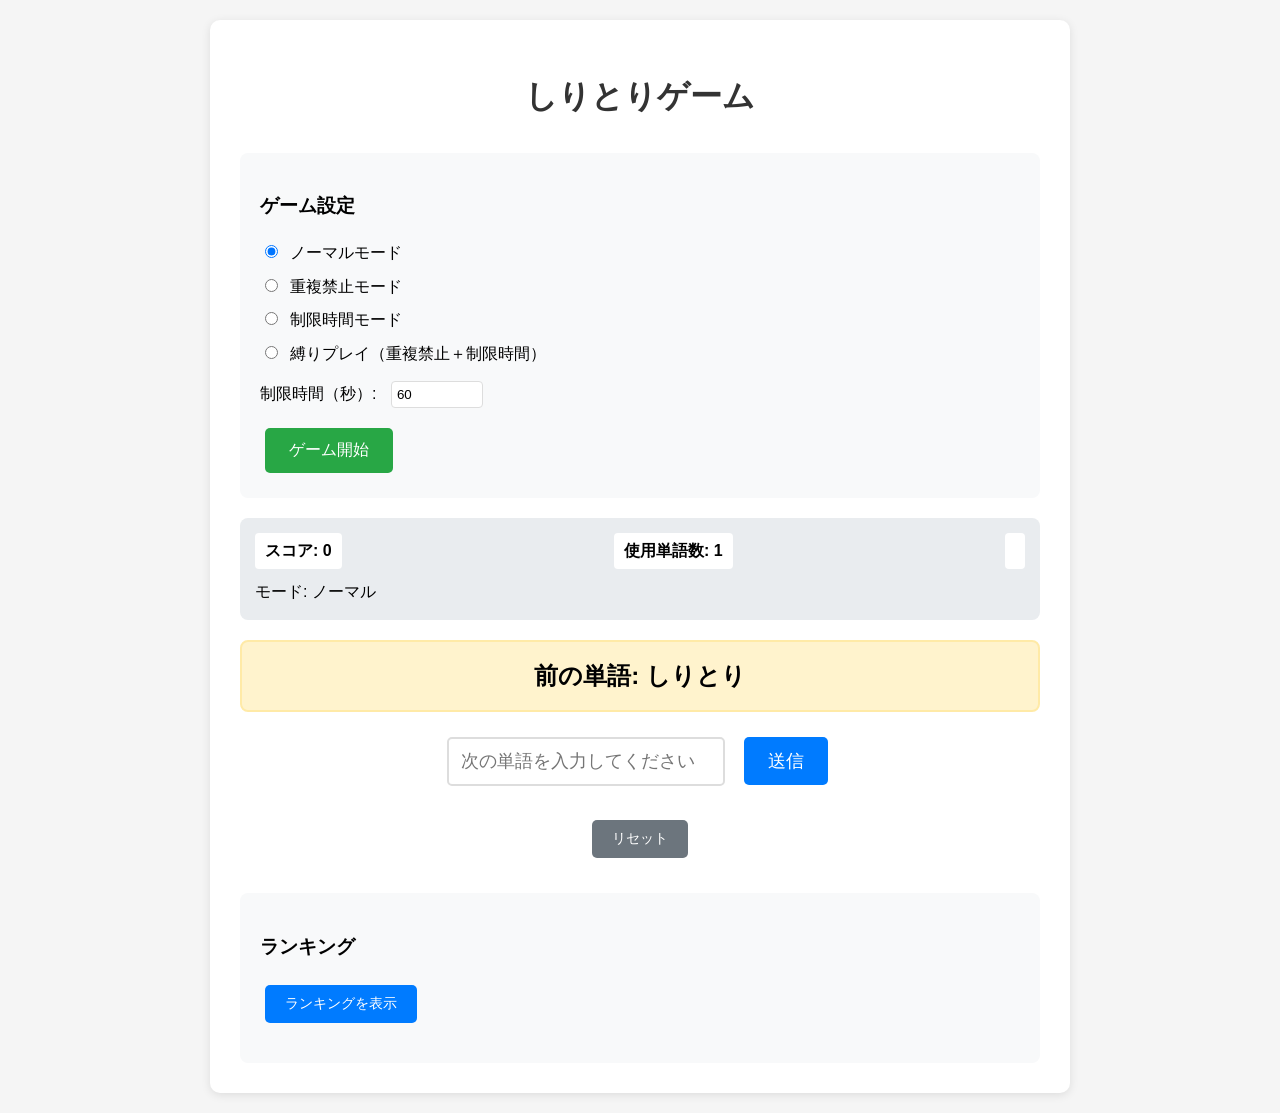
==== answer/public/index.html @ ad889f34 "answerに資料を移行" ====
<!DOCTYPE html>
<html lang="ja">

<head>
  <!-- headタグの中にはメタデータ等を記載する -->
  <meta charset="UTF-8">
  <meta name="viewport" content="width=device-width, initial-scale=1.0">
  <title>しりとりゲーム</title>
  <link rel="stylesheet" href="styles.css">
</head>

<body>
  <!-- bodyタグの中には実際に表示するものなどを書く -->
  <div class="container">
    <h1>しりとりゲーム</h1>
    
    <!-- ゲーム設定エリア -->
    <div id="gameSettings" class="settings">
      <h3>ゲーム設定</h3>
      <div class="mode-selection">
        <label>
          <input type="radio" name="gameMode" value="normal" checked> ノーマルモード
        </label>
        <label>
          <input type="radio" name="gameMode" value="no-duplicate"> 重複禁止モード
        </label>
        <label>
          <input type="radio" name="gameMode" value="time-limit"> 制限時間モード
        </label>
        <label>
          <input type="radio" name="gameMode" value="both"> 縛りプレイ（重複禁止＋制限時間）
        </label>
      </div>
      <div class="time-setting">
        <label for="timeLimit">制限時間（秒）:</label>
        <input type="number" id="timeLimit" value="60" min="10" max="300">
      </div>
      <button id="startGameButton">ゲーム開始</button>
    </div>

    <!-- ゲーム情報表示エリア -->
    <div id="gameInfo" class="game-info">
      <div class="info-row">
        <span id="score">スコア: 0</span>
        <span id="usedWordsCount">使用単語数: 1</span>
        <span id="timer"></span>
      </div>
      <div id="currentMode">モード: ノーマル</div>
    </div>

    <!-- ゲームプレイエリア -->
    <div id="gameArea" class="game-area">
      <!-- 現在の単語を表示する場所 -->
      <p id="previousWord">前の単語: しりとり</p>
      <!-- 次の文字を入力するフォーム -->
      <div class="input-area">
        <input id="nextWordInput" type="text" placeholder="次の単語を入力してください" />
        <button id="nextWordSendButton">送信</button>
      </div>
      <button id="resetButton">リセット</button>
    </div>

    <!-- ランキング表示エリア -->
    <div id="rankingArea" class="ranking">
      <h3>ランキング</h3>
      <button id="showRankingButton">ランキングを表示</button>
      <div id="rankingList"></div>
    </div>

    <!-- ゲーム終了ダイアログ -->
    <div id="gameOverDialog" class="dialog" style="display: none;">
      <div class="dialog-content">
        <h3>ゲーム終了</h3>
        <p id="gameOverMessage"></p>
        <p id="finalScoreDisplay"></p>
        <input type="text" id="playerNameInput" placeholder="お名前を入力してください" maxlength="20">
        <div class="dialog-buttons">
          <button id="saveScoreButton">スコアを保存</button>
          <button id="newGameButton">新しいゲーム</button>
        </div>
      </div>
    </div>
  </div>

  <!-- JavaScriptを実行 -->
  <script type="module" src="main.js"></script>
</body>

</html>
---- answer/public/styles.css ----
/* 基本スタイル */
body {
    font-family: 'Hiragino Sans', 'ヒラギノ角ゴシック', 'Yu Gothic', '游ゴシック', sans-serif;
    line-height: 1.6;
    margin: 0;
    padding: 20px;
    background-color: #f5f5f5;
}

.container {
    max-width: 800px;
    margin: 0 auto;
    background: white;
    padding: 30px;
    border-radius: 10px;
    box-shadow: 0 2px 10px rgba(0,0,0,0.1);
}

h1 {
    text-align: center;
    color: #333;
    margin-bottom: 30px;
}

/* ゲーム設定エリア */
.settings {
    background: #f8f9fa;
    padding: 20px;
    border-radius: 8px;
    margin-bottom: 20px;
}

.mode-selection {
    margin: 15px 0;
}

.mode-selection label {
    display: block;
    margin: 8px 0;
    cursor: pointer;
}

.mode-selection input[type="radio"] {
    margin-right: 8px;
}

.time-setting {
    margin: 15px 0;
}

.time-setting label {
    display: inline-block;
    margin-right: 10px;
}

.time-setting input {
    width: 80px;
    padding: 5px;
    border: 1px solid #ddd;
    border-radius: 4px;
}

/* ボタンスタイル */
button {
    background: #007bff;
    color: white;
    border: none;
    padding: 10px 20px;
    border-radius: 5px;
    cursor: pointer;
    font-size: 14px;
    margin: 5px;
    transition: background-color 0.3s;
}

button:hover {
    background: #0056b3;
}

button:disabled {
    background: #6c757d;
    cursor: not-allowed;
}

#startGameButton {
    background: #28a745;
    font-size: 16px;
    padding: 12px 24px;
}

#startGameButton:hover {
    background: #1e7e34;
}

/* ゲーム情報表示 */
.game-info {
    background: #e9ecef;
    padding: 15px;
    border-radius: 8px;
    margin-bottom: 20px;
}

.info-row {
    display: flex;
    justify-content: space-between;
    margin-bottom: 10px;
}

.info-row span {
    font-weight: bold;
    padding: 5px 10px;
    background: white;
    border-radius: 4px;
}

#timer {
    color: #dc3545;
}

/* ゲームプレイエリア */
.game-area {
    text-align: center;
    margin-bottom: 30px;
}

#previousWord {
    font-size: 24px;
    font-weight: bold;
    margin: 20px 0;
    padding: 15px;
    background: #fff3cd;
    border: 2px solid #ffeaa7;
    border-radius: 8px;
}

.input-area {
    margin: 20px 0;
}

#nextWordInput {
    padding: 12px;
    font-size: 18px;
    border: 2px solid #ddd;
    border-radius: 5px;
    width: 250px;
    margin-right: 10px;
}

#nextWordInput:focus {
    outline: none;
    border-color: #007bff;
}

#nextWordSendButton {
    background: #007bff;
    font-size: 18px;
    padding: 12px 24px;
}

#resetButton {
    background: #6c757d;
    margin-top: 10px;
}

/* ランキングエリア */
.ranking {
    background: #f8f9fa;
    padding: 20px;
    border-radius: 8px;
}

#rankingList {
    margin-top: 15px;
}

.ranking-item {
    display: flex;
    justify-content: space-between;
    align-items: center;
    padding: 10px;
    margin: 5px 0;
    background: white;
    border-radius: 5px;
    box-shadow: 0 1px 3px rgba(0,0,0,0.1);
}

.ranking-rank {
    font-weight: bold;
    font-size: 18px;
    color: #007bff;
    min-width: 30px;
}

.ranking-name {
    flex-grow: 1;
    margin-left: 15px;
    font-weight: bold;
}

.ranking-details {
    font-size: 14px;
    color: #666;
    text-align: right;
}

/* ダイアログ */
.dialog {
    position: fixed;
    top: 0;
    left: 0;
    width: 100%;
    height: 100%;
    background: rgba(0,0,0,0.5);
    display: flex;
    justify-content: center;
    align-items: center;
    z-index: 1000;
}

.dialog-content {
    background: white;
    padding: 30px;
    border-radius: 10px;
    max-width: 400px;
    width: 90%;
    text-align: center;
}

.dialog-content h3 {
    margin-top: 0;
    color: #333;
}

#playerNameInput {
    width: 100%;
    padding: 10px;
    margin: 15px 0;
    border: 1px solid #ddd;
    border-radius: 5px;
    font-size: 16px;
}

.dialog-buttons {
    margin-top: 20px;
}

.dialog-buttons button {
    margin: 0 10px;
}
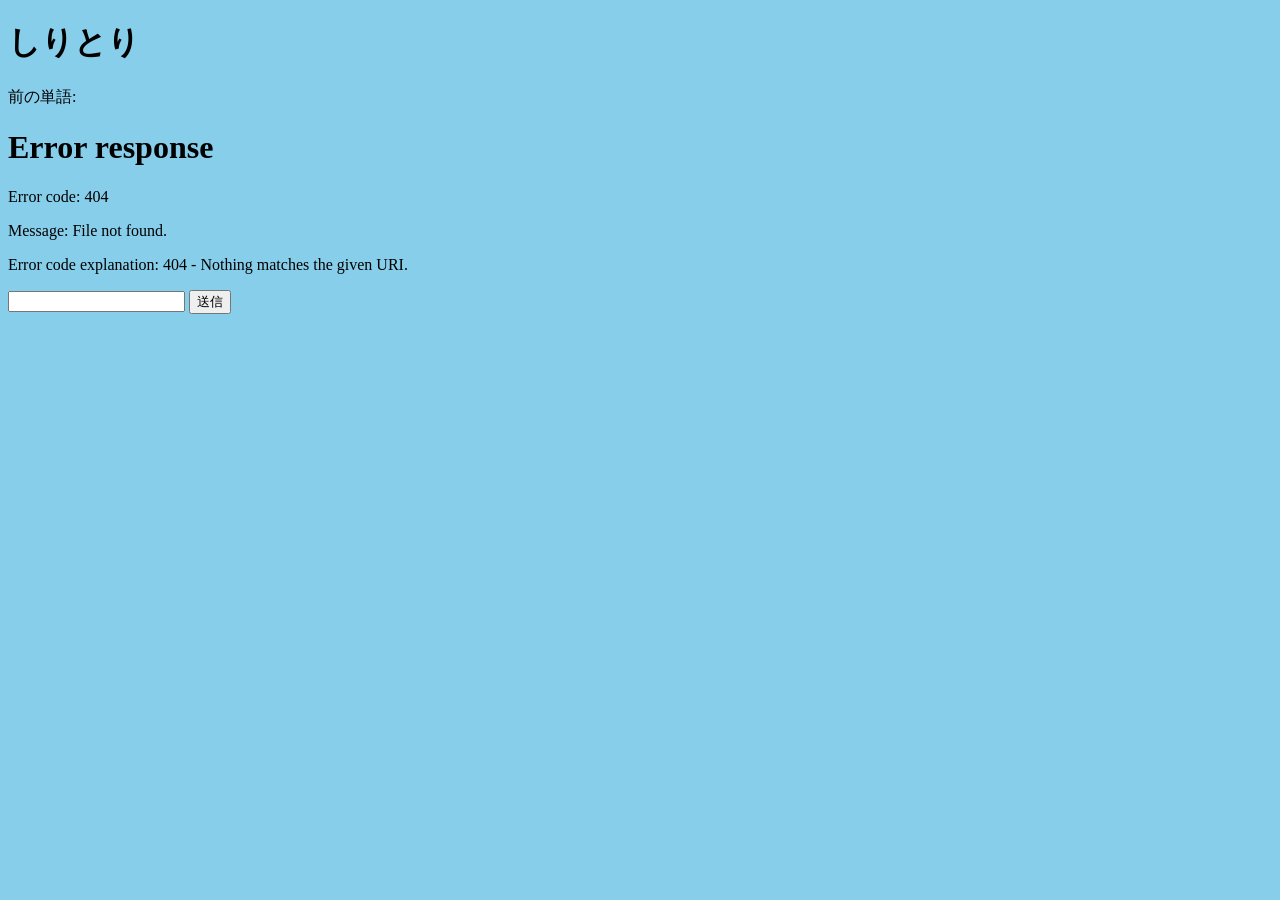
==== commit 16bf469b: "回答ページを作成" ====
--- a/answer/public/index.html
+++ b/answer/public/index.html
@@ -5,85 +5,23 @@
   <!-- headタグの中にはメタデータ等を記載する -->
   <meta charset="UTF-8">
   <meta name="viewport" content="width=device-width, initial-scale=1.0">
-  <title>しりとりゲーム</title>
+  <title>Document</title>
   <link rel="stylesheet" href="styles.css">
 </head>
 
 <body>
   <!-- bodyタグの中には実際に表示するものなどを書く -->
-  <div class="container">
-    <h1>しりとりゲーム</h1>
-    
-    <!-- ゲーム設定エリア -->
-    <div id="gameSettings" class="settings">
-      <h3>ゲーム設定</h3>
-      <div class="mode-selection">
-        <label>
-          <input type="radio" name="gameMode" value="normal" checked> ノーマルモード
-        </label>
-        <label>
-          <input type="radio" name="gameMode" value="no-duplicate"> 重複禁止モード
-        </label>
-        <label>
-          <input type="radio" name="gameMode" value="time-limit"> 制限時間モード
-        </label>
-        <label>
-          <input type="radio" name="gameMode" value="both"> 縛りプレイ（重複禁止＋制限時間）
-        </label>
-      </div>
-      <div class="time-setting">
-        <label for="timeLimit">制限時間（秒）:</label>
-        <input type="number" id="timeLimit" value="60" min="10" max="300">
-      </div>
-      <button id="startGameButton">ゲーム開始</button>
-    </div>
-
-    <!-- ゲーム情報表示エリア -->
-    <div id="gameInfo" class="game-info">
-      <div class="info-row">
-        <span id="score">スコア: 0</span>
-        <span id="usedWordsCount">使用単語数: 1</span>
-        <span id="timer"></span>
-      </div>
-      <div id="currentMode">モード: ノーマル</div>
-    </div>
-
-    <!-- ゲームプレイエリア -->
-    <div id="gameArea" class="game-area">
-      <!-- 現在の単語を表示する場所 -->
-      <p id="previousWord">前の単語: しりとり</p>
-      <!-- 次の文字を入力するフォーム -->
-      <div class="input-area">
-        <input id="nextWordInput" type="text" placeholder="次の単語を入力してください" />
-        <button id="nextWordSendButton">送信</button>
-      </div>
-      <button id="resetButton">リセット</button>
-    </div>
-
-    <!-- ランキング表示エリア -->
-    <div id="rankingArea" class="ranking">
-      <h3>ランキング</h3>
-      <button id="showRankingButton">ランキングを表示</button>
-      <div id="rankingList"></div>
-    </div>
-
-    <!-- ゲーム終了ダイアログ -->
-    <div id="gameOverDialog" class="dialog" style="display: none;">
-      <div class="dialog-content">
-        <h3>ゲーム終了</h3>
-        <p id="gameOverMessage"></p>
-        <p id="finalScoreDisplay"></p>
-        <input type="text" id="playerNameInput" placeholder="お名前を入力してください" maxlength="20">
-        <div class="dialog-buttons">
-          <button id="saveScoreButton">スコアを保存</button>
-          <button id="newGameButton">新しいゲーム</button>
-        </div>
-      </div>
-    </div>
-  </div>
+  <h1>しりとり</h1>
+  <!-- 現在の単語を表示する場所 -->
+  <p id="previousWord"></p>
+  <!-- 次の文字を入力するフォーム -->
+  <input id="nextWordInput" type="text" />
+  <button id="nextWordSendButton">送信</button>
 
   <!-- JavaScriptを実行 -->
-  <script type="module" src="main.js"></script>
+  <script type="module" src="main.js">
+   
+  </script>
 </body>
 
 </html>
--- a/answer/public/styles.css
+++ b/answer/public/styles.css
@@ -1,249 +1,3 @@
-/* 基本スタイル */
 body {
-    font-family: 'Hiragino Sans', 'ヒラギノ角ゴシック', 'Yu Gothic', '游ゴシック', sans-serif;
-    line-height: 1.6;
-    margin: 0;
-    padding: 20px;
-    background-color: #f5f5f5;
-}
-
-.container {
-    max-width: 800px;
-    margin: 0 auto;
-    background: white;
-    padding: 30px;
-    border-radius: 10px;
-    box-shadow: 0 2px 10px rgba(0,0,0,0.1);
-}
-
-h1 {
-    text-align: center;
-    color: #333;
-    margin-bottom: 30px;
-}
-
-/* ゲーム設定エリア */
-.settings {
-    background: #f8f9fa;
-    padding: 20px;
-    border-radius: 8px;
-    margin-bottom: 20px;
-}
-
-.mode-selection {
-    margin: 15px 0;
-}
-
-.mode-selection label {
-    display: block;
-    margin: 8px 0;
-    cursor: pointer;
-}
-
-.mode-selection input[type="radio"] {
-    margin-right: 8px;
-}
-
-.time-setting {
-    margin: 15px 0;
-}
-
-.time-setting label {
-    display: inline-block;
-    margin-right: 10px;
-}
-
-.time-setting input {
-    width: 80px;
-    padding: 5px;
-    border: 1px solid #ddd;
-    border-radius: 4px;
-}
-
-/* ボタンスタイル */
-button {
-    background: #007bff;
-    color: white;
-    border: none;
-    padding: 10px 20px;
-    border-radius: 5px;
-    cursor: pointer;
-    font-size: 14px;
-    margin: 5px;
-    transition: background-color 0.3s;
-}
-
-button:hover {
-    background: #0056b3;
-}
-
-button:disabled {
-    background: #6c757d;
-    cursor: not-allowed;
-}
-
-#startGameButton {
-    background: #28a745;
-    font-size: 16px;
-    padding: 12px 24px;
-}
-
-#startGameButton:hover {
-    background: #1e7e34;
-}
-
-/* ゲーム情報表示 */
-.game-info {
-    background: #e9ecef;
-    padding: 15px;
-    border-radius: 8px;
-    margin-bottom: 20px;
-}
-
-.info-row {
-    display: flex;
-    justify-content: space-between;
-    margin-bottom: 10px;
-}
-
-.info-row span {
-    font-weight: bold;
-    padding: 5px 10px;
-    background: white;
-    border-radius: 4px;
-}
-
-#timer {
-    color: #dc3545;
-}
-
-/* ゲームプレイエリア */
-.game-area {
-    text-align: center;
-    margin-bottom: 30px;
-}
-
-#previousWord {
-    font-size: 24px;
-    font-weight: bold;
-    margin: 20px 0;
-    padding: 15px;
-    background: #fff3cd;
-    border: 2px solid #ffeaa7;
-    border-radius: 8px;
-}
-
-.input-area {
-    margin: 20px 0;
-}
-
-#nextWordInput {
-    padding: 12px;
-    font-size: 18px;
-    border: 2px solid #ddd;
-    border-radius: 5px;
-    width: 250px;
-    margin-right: 10px;
-}
-
-#nextWordInput:focus {
-    outline: none;
-    border-color: #007bff;
-}
-
-#nextWordSendButton {
-    background: #007bff;
-    font-size: 18px;
-    padding: 12px 24px;
-}
-
-#resetButton {
-    background: #6c757d;
-    margin-top: 10px;
-}
-
-/* ランキングエリア */
-.ranking {
-    background: #f8f9fa;
-    padding: 20px;
-    border-radius: 8px;
-}
-
-#rankingList {
-    margin-top: 15px;
-}
-
-.ranking-item {
-    display: flex;
-    justify-content: space-between;
-    align-items: center;
-    padding: 10px;
-    margin: 5px 0;
-    background: white;
-    border-radius: 5px;
-    box-shadow: 0 1px 3px rgba(0,0,0,0.1);
-}
-
-.ranking-rank {
-    font-weight: bold;
-    font-size: 18px;
-    color: #007bff;
-    min-width: 30px;
-}
-
-.ranking-name {
-    flex-grow: 1;
-    margin-left: 15px;
-    font-weight: bold;
-}
-
-.ranking-details {
-    font-size: 14px;
-    color: #666;
-    text-align: right;
-}
-
-/* ダイアログ */
-.dialog {
-    position: fixed;
-    top: 0;
-    left: 0;
-    width: 100%;
-    height: 100%;
-    background: rgba(0,0,0,0.5);
-    display: flex;
-    justify-content: center;
-    align-items: center;
-    z-index: 1000;
-}
-
-.dialog-content {
-    background: white;
-    padding: 30px;
-    border-radius: 10px;
-    max-width: 400px;
-    width: 90%;
-    text-align: center;
-}
-
-.dialog-content h3 {
-    margin-top: 0;
-    color: #333;
-}
-
-#playerNameInput {
-    width: 100%;
-    padding: 10px;
-    margin: 15px 0;
-    border: 1px solid #ddd;
-    border-radius: 5px;
-    font-size: 16px;
-}
-
-.dialog-buttons {
-    margin-top: 20px;
-}
-
-.dialog-buttons button {
-    margin: 0 10px;
-}
+    background: skyblue;
+}
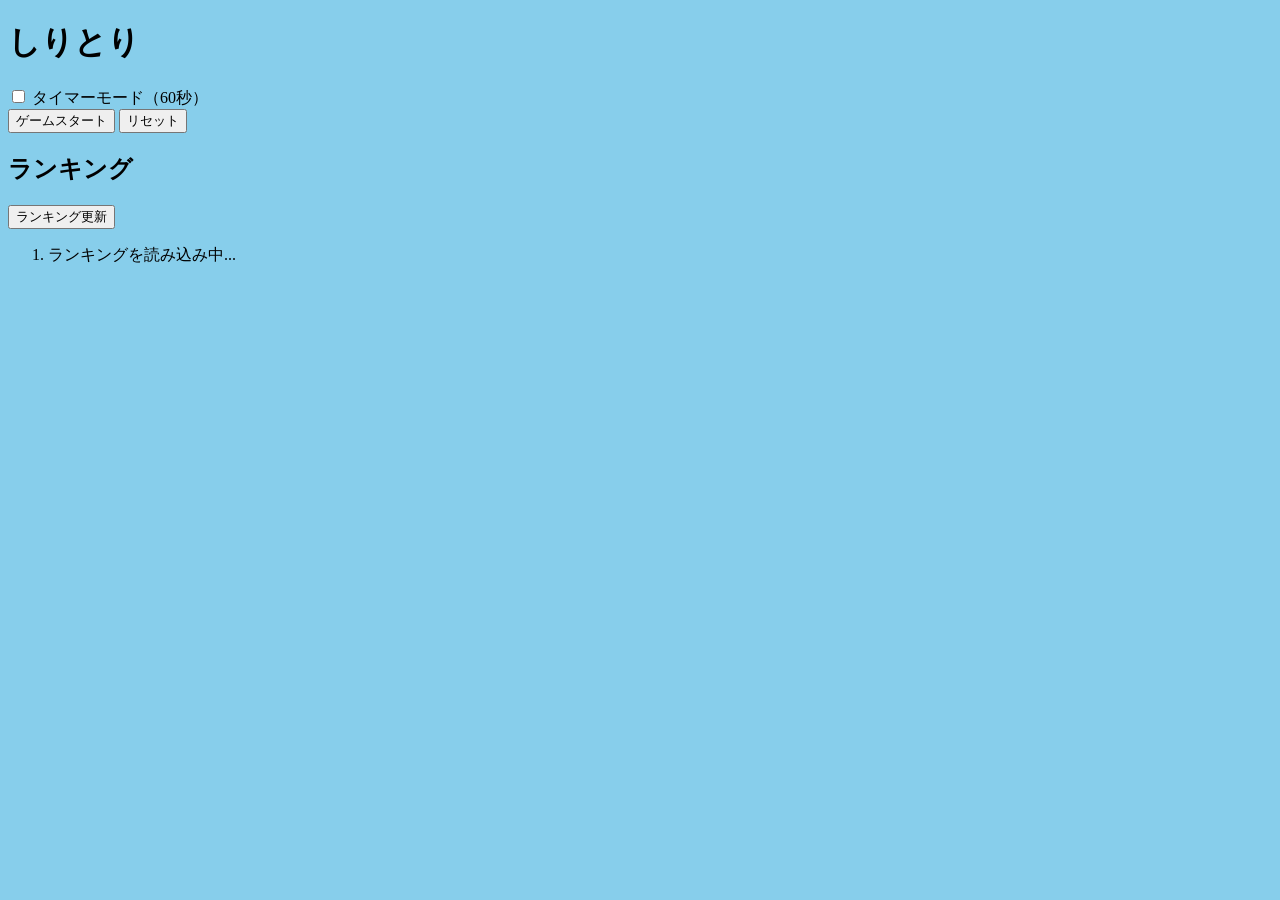
==== commit 42e5b4ce: "回答編にタイマー機能、ゲームコントローラーを追加" ====
--- a/answer/public/index.html
+++ b/answer/public/index.html
@@ -12,11 +12,43 @@
 <body>
   <!-- bodyタグの中には実際に表示するものなどを書く -->
   <h1>しりとり</h1>
-  <!-- 現在の単語を表示する場所 -->
-  <p id="previousWord"></p>
-  <!-- 次の文字を入力するフォーム -->
-  <input id="nextWordInput" type="text" />
-  <button id="nextWordSendButton">送信</button>
+  
+  <!-- ゲーム制御ボタン -->
+  <div id="gameControls">
+    <div id="gameOptions">
+      <label>
+        <input type="checkbox" id="timerModeCheckbox"> タイマーモード（1分間）
+      </label>
+    </div>
+    <button id="startGameButton">ゲームスタート</button>
+    <button id="resetGameButton">リセット</button>
+  </div>
+  
+  <!-- ゲームエリア（初期状態では非表示） -->
+  <div id="gameArea" style="display: none;">
+    <!-- スコア表示エリア -->
+    <div id="scoreArea">
+      <p id="scoreDisplay">スコア: 0単語</p>
+      <p id="timerDisplay" style="display: none;">残り時間: 60秒</p>
+    </div>
+    
+    <!-- 現在の単語を表示する場所 -->
+    <p id="previousWord"></p>
+    <!-- 次の文字を入力するフォーム -->
+    <input id="nextWordInput" type="text" />
+    <button id="nextWordSendButton">送信</button>
+  </div>
+
+  <!-- ランキングエリア -->
+  <div id="rankingArea">
+    <h2>ランキング</h2>
+    <div id="rankingControls">
+      <button id="refreshRankingButton">ランキング更新</button>
+    </div>
+    <ol id="rankingList">
+      <li>ランキングを読み込み中...</li>
+    </ol>
+  </div>
 
   <!-- JavaScriptを実行 -->
   <script type="module" src="main.js">
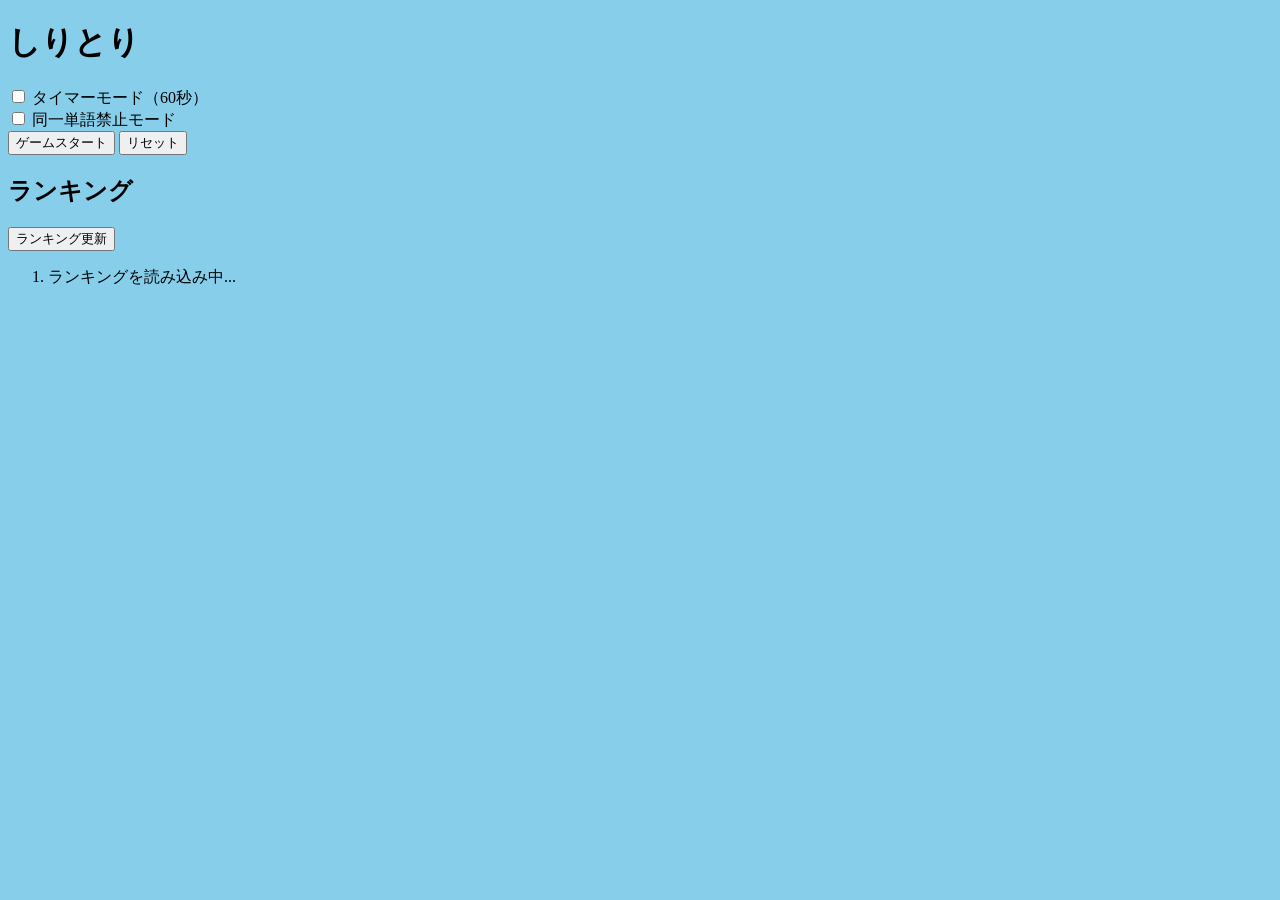
==== commit 66c73712: "同一単語禁止モードを搭載" ====
--- a/answer/public/index.html
+++ b/answer/public/index.html
@@ -18,6 +18,10 @@
     <div id="gameOptions">
       <label>
         <input type="checkbox" id="timerModeCheckbox"> タイマーモード（1分間）
+      </label>
+      <br>
+      <label>
+        <input type="checkbox" id="uniqueWordModeCheckbox"> 同一単語禁止モード
       </label>
     </div>
     <button id="startGameButton">ゲームスタート</button>
